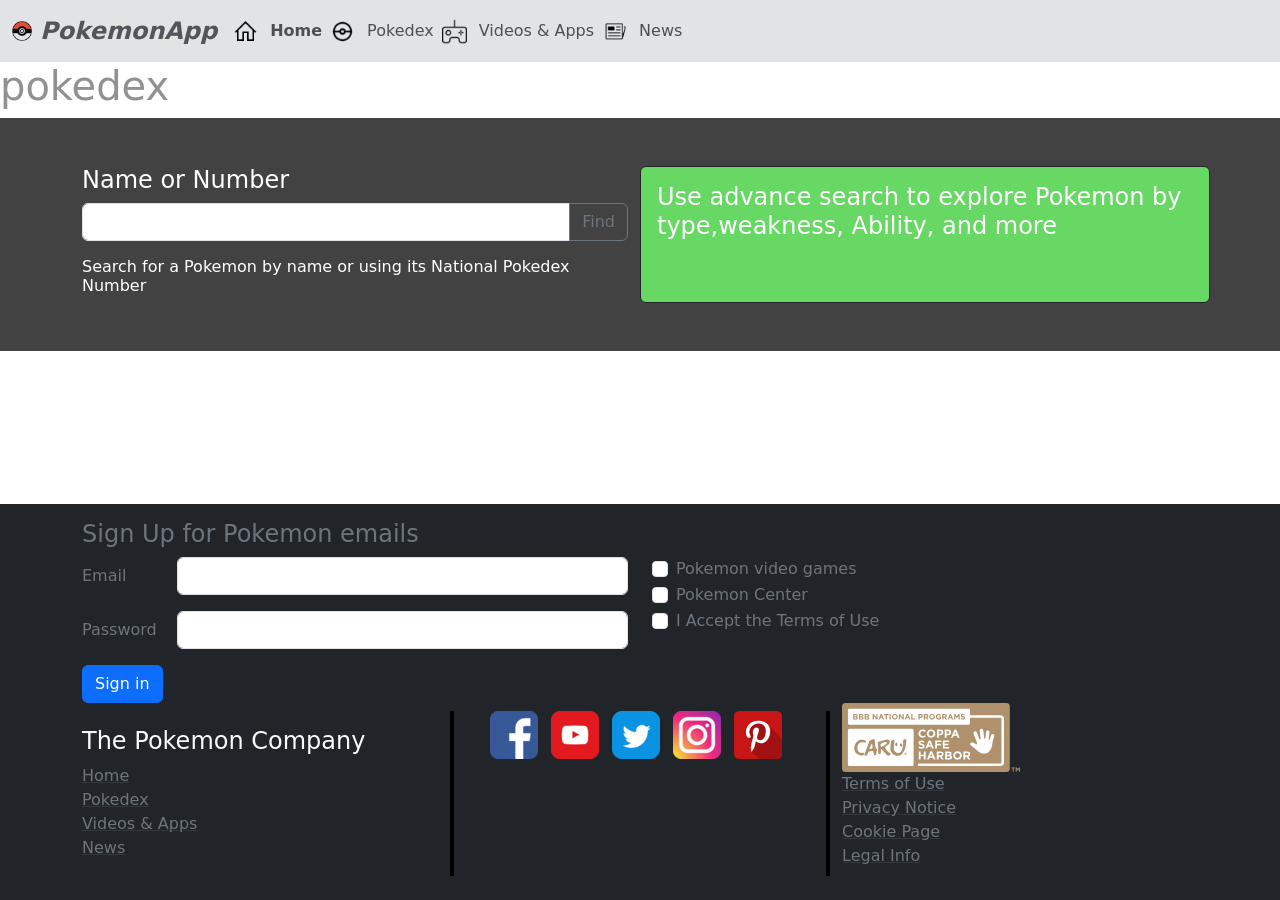
==== index.html @ e50dd9fb "cambie color de texto y bground a la grilla 1" ====
<!doctype html>
<html lang="es" >
  <head>
    <meta charset="UTF-8" />
    <meta name="viewport" content="width=device-width, initial-scale=1.0" />
    <meta
      name="descrition"
      content="pagina muestra Imagenes de Pokemon"
    />
    <meta name="author" content="Gabriel Funes" />
    <link rel="stylesheet" href="https://cdn.jsdelivr.net/npm/bootstrap-icons@1.11.3/font/bootstrap-icons.min.css">
    <link rel="stylesheet" href="./css/bootstrap.min.css" />
    <link rel="stylesheet" href="./css/style.css" />
    <title>PokemonApp</title>
  </head>
  <body>
    <header>
<nav class="navbar navbar-expand-lg bg-secondary-subtle">
        <div class="container-fluid ">
          
          <button
            class="navbar-toggler"
            type="button"
            data-bs-toggle="collapse"
            data-bs-target="#navbarSupportedContent"
            aria-controls="navbarSupportedContent"
            aria-expanded="false"
            aria-label="Toggle navigation"
          >
            <span class="navbar-toggler-icon"></span>
          </button>
          <div style="display: flex; align-items: center;">
    <img src="./img/pokemon_icon_69163.png" alt="icono" style="width: 20px; height: 20px; margin-right: 8px;">
    <a class="navbar-brand" href="#">
          <i> <span class="fs-4 fw-bolder text-body-secondary">PokemonApp</span> </i
          ></a> 
</div>
          
          <div class="collapse navbar-collapse " id="navbarSupportedContent">
            <ul class="navbar-nav me-auto mb-2 mb-lg-0 ">
              <li class="nav-item">
                <div style="display: flex; align-items: center;">
    <img src="./img/Home_icon-icons.com_55890.png" alt="icono" style="width: 25px; height: 25px; margin-right: 4px;">
    <a
                  class="nav-link"
                  aria-current="page"
                  href="./index.html"
                  ></i><span class="fw-bold">Home</span> </i></a
                >
</div>
                
              </li>
              <li class="nav-item">
                <div style="display: flex; align-items: center;">
    <img src="./img/game_play_224994.png" alt="icono" style="width: 25px; height: 25px; margin-right: 4px;">
                <a class="nav-link" href="./pages/pokedex.html"
                  >Pokedex</a
                >
                </div>
              </li>

              <li class="nav-item">
                <div style="display: flex; align-items: center;">
    <img src="./img/videogamecontroller_114518.png" alt="icono" style="width: 25px; height: 25px; margin-right: 4px;">
                <a class="nav-link" href="./pages/error404.html"></i> Videos & Apps </i></a>
              </div>
            </li>
              <li class="nav-item">
                <div style="display: flex; align-items: center;">
    <img src="./img/news27_42521.png" alt="icono" style="width: 25px; height: 25px; margin-right: 4px;">
                <a class="nav-link" href="./pages/error404.html"></i> News </i></a>
            </div>  
           </div>
        </div>
      </nav>
    </header>
    <main>
     <h1 class="color_titulo">pokedex<h1>

      <section class=" background  p-5 w-100">
      <div class="container">
       <div class="row">
<div class="col-12 col-md-6 col-lg-6">
  <h4>Name or Number</h4>
  <div class="input-group mb-3">
  <input type="text" class="form-control " placeholder="" aria-label="Name or number" aria-describedby="button-addon2">
  <button class="btn btn-outline-secondary" type="button" id="button-addon2">Find</button>
</div >
<div>
   <h6>Search for a Pokemon by name or using its National Pokedex Number</h6>
</div>
</div>
<div class="col-12 col-md-6 col-lg-6 p-3 bg-info bg_verde border border-dark rounded ">
<h4>Use advance search to explore Pokemon by type,weakness, Ability, and more</h4>
</div>

      </div>
      </div>
      </section>
    </main>
    <footer class="bg-dark py-3 text-start text-md-start">
      <div class="container">
        <div class="row">
<div class="col-12">
  <h4 class="text-secondary">Sign Up for Pokemon emails</h4>
</div>
          <div class=" col 12 col-md-6 lg-6 ">

<form class="text-secondary">
  <div class="row mb-3">
    <label for="inputEmail3" class="col-sm-2 col-form-label">Email</label>
    <div class="col-sm-10">
      <input type="email" class="form-control" id="inputEmail3">
    </div>
  </div>
  <div class="row mb-3">
    <label for="inputPassword3" class="col-sm-2 col-form-label">Password</label>
    <div class="col-sm-10">
      <input type="password" class="form-control" id="inputPassword3">
    </div>
  </div>
 
  
  <button type="submit" class="btn btn-primary">Sign in</button>
</form>
</div>
<div class="col 12 col-md-6 lg-6 text-secondary">
 <fieldset class="row mb-3">
         <div class="col-sm-10">
      <div class="form-check">
        <input class="form-check-input" type="checkbox" id="gridCheck1">
        <label class="form-check-label" for="gridCheck1">
          Pokemon video games
        </label>
      </div>
      <div class="form-check">
        <input class="form-check-input" type="checkbox" id="gridCheck1">
        <label class="form-check-label" for="gridCheck1">
          Pokemon Center
        </label>
      </div>
      <div class="form-check ">
        <input class="form-check-input" type="checkbox" id="gridCheck1">
        <label class="form-check-label" for="gridCheck1">
          I Accept the Terms of Use
        </label>
      </div>
    </div>
  </fieldset>
</div>
        </div>
      </div>
      <div class="container">
        <div class="row">
          <div class="col-12 col-md-12 col-lg-4 mt-4 ">
             <a
              href="../index.html"
              class="link-light link-underline link-underline-opacity-0"
              ><h4 >The Pokemon Company</h4></a>
            <ul class="list-unstyled">
              <li>
                <a
                  href="./index.html"
                  class="link-secondary link-underline-opacity-25 link-underline-opacity-100-hover"
                  >Home</a
                >
              </li>
              <li>
                <a
                  href="./pages/pokedex.html"
                  class="link-secondary link-underline-opacity-25 link-underline-opacity-100-hover"
                  >Pokedex</a
                >
              </li>
              <li>
                <a
                  href="./pages/error404.html"
                  class="link-secondary link-underline-opacity-25 link-underline-opacity-100-hover"
                  >Videos & Apps</a
                >
              </li>
              <li>
                <a
                  href="./pages/error404.html"
                  class="link-secondary link-underline-opacity-25 link-underline-opacity-100-hover"
                  >News</a
                >
              </li>
              <!-- border-bottom border-top border-black border-4 -->
            </ul>
          </div>
           <div class="col-12 col-md-6 col-lg-4 text-secondary mt-2 mb-2 separador text-center">
            <img src="./icons/facebook-icon.png" alt="icono" style="width: 48px; height: 48px; margin-right: 8px;">
            <img src="./icons/youtube-icom.png" alt="icono" style="width: 48px; height: 48px; margin-right: 8px;">
            <img src="./icons/twitter-icon.png" alt="icono" style="width: 48px; height: 48px; margin-right: 8px;">
            <img src="./icons/instagram-icon.png" alt="icono" style="width: 48px; height: 48px; margin-right: 8px;">
            <img src="./icons/pinterest-icon.png" alt="icono" style="width: 48px; height: 48px; margin-right: 8px;">
            
          </div>
          <div class="col-12 col-md-6 col-lg-4 text-secondary   ">
           <div   
          >
            <a href="#">
              <img
                src="./img/1596150491.svg"
                alt="bbb national program"
                class="w-50"
              />
            </a>
          </div>
            <ul class="list-unstyled">
              <li>
                <a
                  href="./pages/error404.html"
                  class="link-secondary link-underline-opacity-25 link-underline-opacity-100-hover"
                  >Terms of Use</a
                >
              </li>
              <li>
                <a
                  href="./pages/error404.html"
                  class="link-secondary link-underline-opacity-25 link-underline-opacity-100-hover"
                  >Privacy Notice</a
                >
              </li>
              <li>
                <a
                  href="./pages/error404.html"
                  class="link-secondary link-underline-opacity-25 link-underline-opacity-100-hover"
                  >Cookie Page</a
                >
              </li>
              <li>
                <a
                  href="./pages/error404.html"
                  class="link-secondary link-underline-opacity-25 link-underline-opacity-100-hover"
                  >Legal Info</a
                >
              </li>
              
            </ul>
            
            </div>
          </div>
      </div>
    </footer>
    <script src="./js/bootstrap.min.js"></script>
  </body>

  </html>
---- css/style.css ----
body {
  display: flex;
  flex-direction: column; /* Apila los elementos verticalmente */
  min-height: 100vh; /* Altura mínima del viewport */
}
main {
  flex: 1; /* Hace que el contenido principal ocupe todo el espacio restante */
}
@media (width >=768px) {
  .separador {
    border-style: solid;
   border-width: 4px;
     border-left-color: black !important; 
    border-right-color: black !important; 
    border-top-style: none;
    border-bottom-style: none;
  }
}
@media (width < 768px) {
  .separador {
   padding: 10px;
    border-style: solid;
   border-width: 4px;
     border-top-color: black !important; 
    border-bottom-color: black !important; 
    border-left-style: none;
    border-right-style: none;
    
  }
}
.background{
background-color: #424242;
color: white
;
}
.bg_verde{
background-color: #68d864 !important;

}
.color_titulo{
color: #919191
;
}
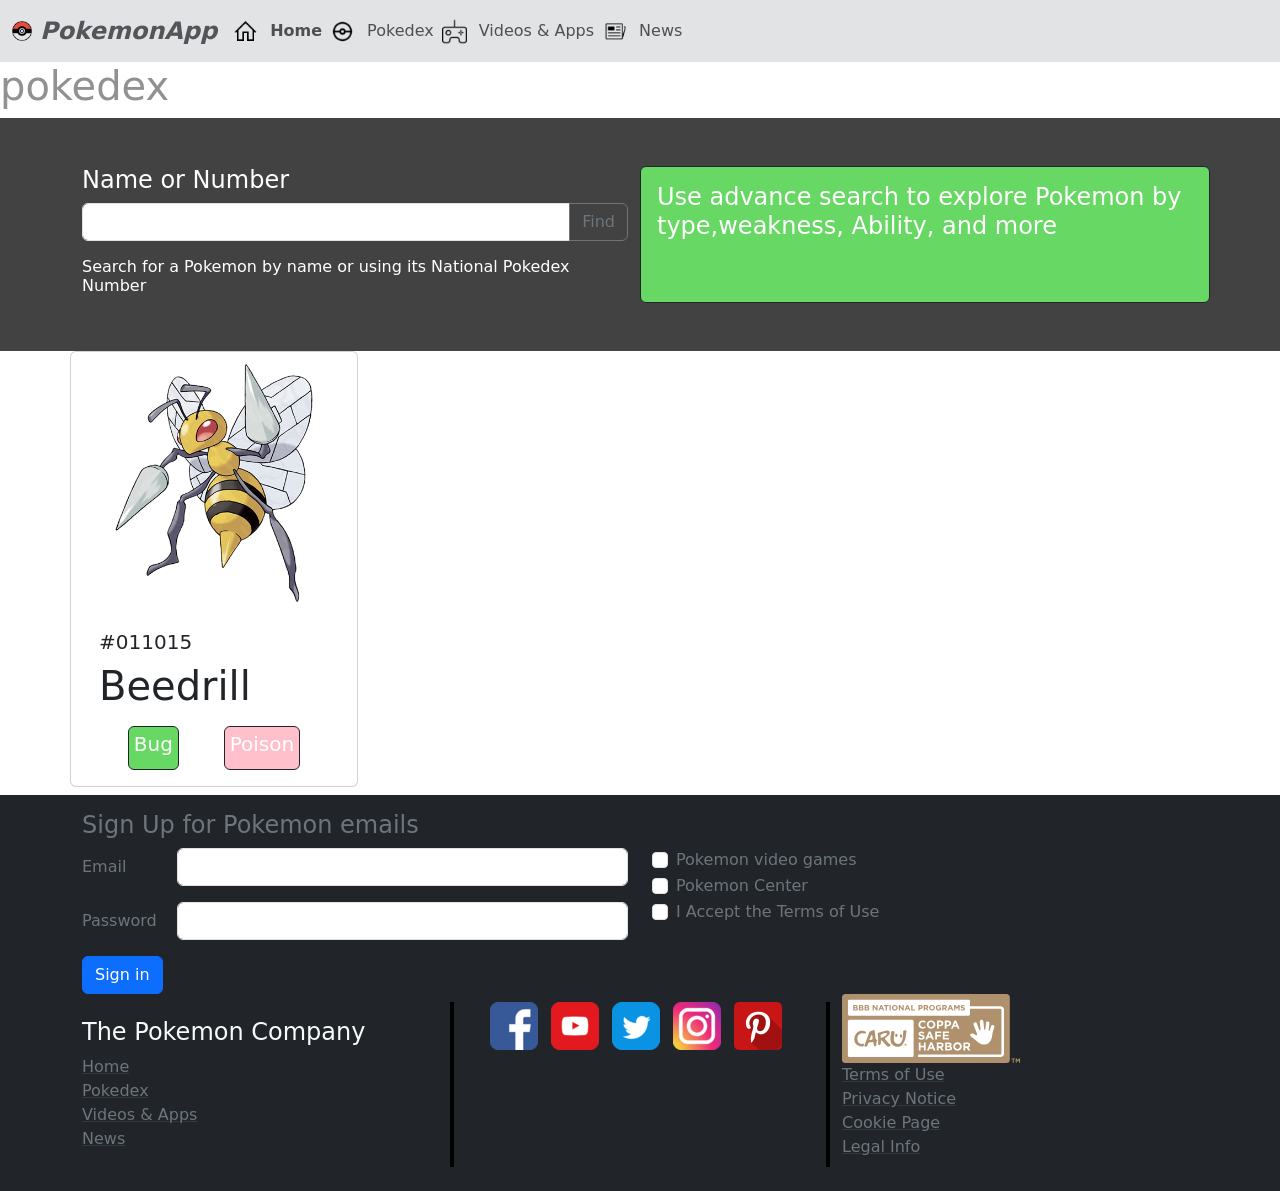
==== commit 30ddccb1: "agregue la primera tarjeta y le di algo de estilo use algunas clases mias" ====
--- a/index.html
+++ b/index.html
@@ -93,10 +93,29 @@
 <div class="col-12 col-md-6 col-lg-6 p-3 bg-info bg_verde border border-dark rounded ">
 <h4>Use advance search to explore Pokemon by type,weakness, Ability, and more</h4>
 </div>
-
-      </div>
+     </div>
       </div>
       </section>
+      <div class="container">
+        <div class="row">
+<div class="card" style="width: 18rem;">
+  <img src="./img/beedrill015.png" class="card-img-top" alt="...">
+  <div class="card-body">
+    <h5 class="card-title">#011015</h5>
+    <p class="card-text">Beedrill</p>
+    <div class="d-flex flex-row justify-content-evenly gap-3">
+    <div class="bug border border-dark rounded">
+      <h5>Bug</h5></div>
+    <div class="poison border border-dark rounded"><h5>Poison</h5></div>
+</div>
+    
+  </div>
+</div>
+        </div>
+
+      </div>
+      
+
     </main>
     <footer class="bg-dark py-3 text-start text-md-start">
       <div class="container">
--- a/css/style.css
+++ b/css/style.css
@@ -40,4 +40,19 @@
 .color_titulo{
 color: #919191
 ;
+}
+.poison{
+padding: 5px;
+    border-style: solid;
+   border-width: 4px;
+    background-color: pink;
+color: white;
+}
+.bug{
+    padding: 5px;
+    border-style: solid;
+   border-width: 4px;
+background-color: #68d864;
+color:white;
+
 }
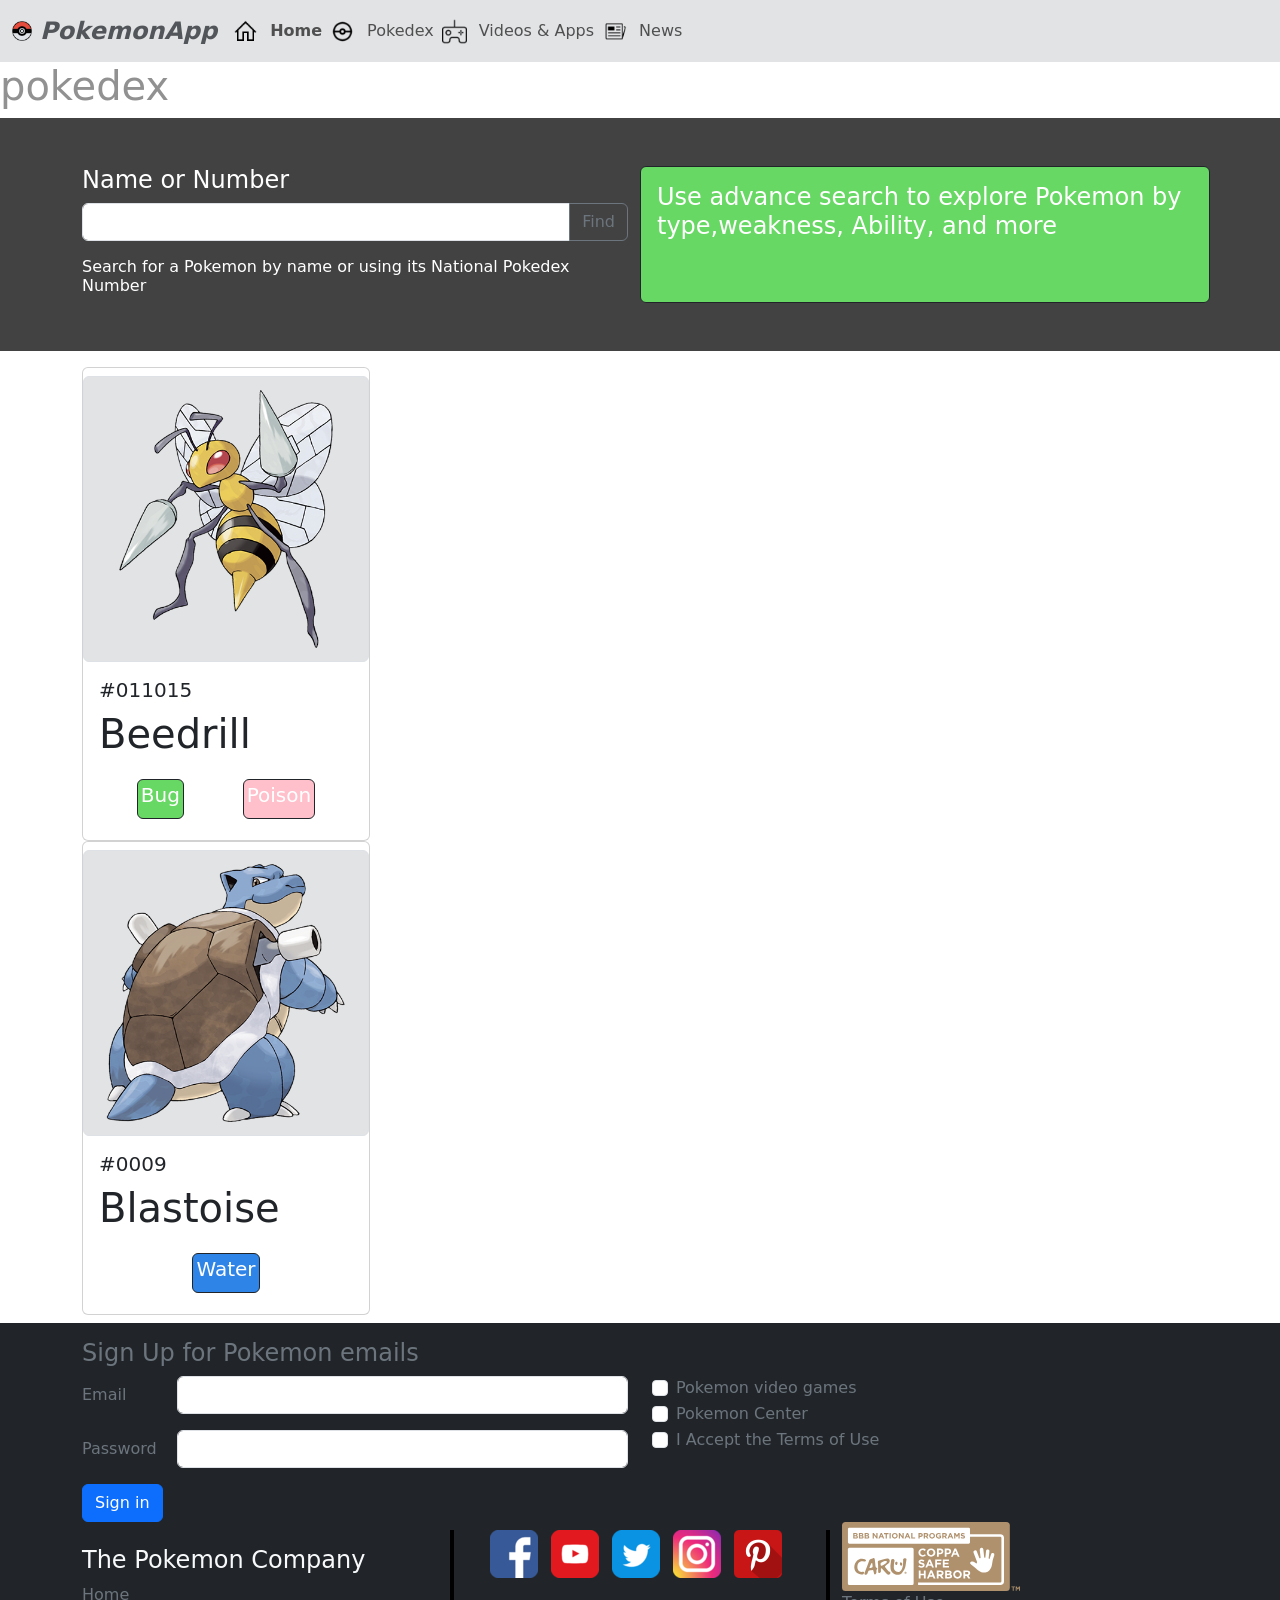
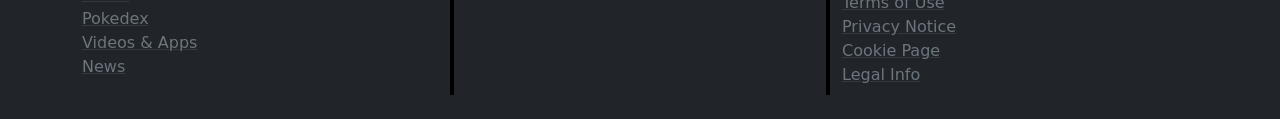
==== commit af2df23c: "agregue una card mas" ====
--- a/index.html
+++ b/index.html
@@ -96,26 +96,41 @@
      </div>
       </div>
       </section>
-      <div class="container">
-        <div class="row">
-<div class="card" style="width: 18rem;">
-  <img src="./img/beedrill015.png" class="card-img-top" alt="...">
-  <div class="card-body">
-    <h5 class="card-title">#011015</h5>
-    <p class="card-text">Beedrill</p>
-    <div class="d-flex flex-row justify-content-evenly gap-3">
-    <div class="bug border border-dark rounded">
-      <h5>Bug</h5></div>
-    <div class="poison border border-dark rounded"><h5>Poison</h5></div>
-</div>
-    
-  </div>
-</div>
+      <section>
+      <div class="container mt-3">
+        <div class="row col-12 md-3">
+        <div>
+             <div class="  card" style="width: 18rem;">
+              <img src="./img/beedrill015.png" class="card-img-top bg-secondary-subtle mt-2 border border rounded" alt="...">
+               <div class="card-body ">
+                 <h5 class="card-title">#011015</h5>
+                   <p class="card-text">Beedrill</p>
+                <div class="d-flex flex-row justify-content-evenly gap-3">
+                  <div class="bug border border-dark rounded">
+                   <h5>Bug</h5></div>
+                    <div class="poison border border-dark rounded"><h5>Poison</h5></div>
+                 </div>
+               </div>
+              </div>
+              </div>
+       <div>
+          <div class=" card" style="width: 18rem;">
+             <img src="./img/blastoise009.png" class="card-img-top bg-secondary-subtle mt-2 border border rounded" alt="...">
+              <div class="card-body ">
+               <h5 class="card-title">#0009</h5>
+                 <p class="card-text">Blastoise</p>
+                   <div class="d-flex flex-row justify-content-evenly gap-3">
+                     <div class="water border border-dark rounded">
+                         <h5>Water</h5></div>
+                         </div>
+                </div>
+           </div>
         </div>
 
       </div>
       
-
+</div>
+    </section>
     </main>
     <footer class="bg-dark py-3 text-start text-md-start">
       <div class="container">
--- a/css/style.css
+++ b/css/style.css
@@ -42,17 +42,28 @@
 ;
 }
 .poison{
-padding: 5px;
+padding: 3px;
+margin: 5px;
     border-style: solid;
    border-width: 4px;
     background-color: pink;
 color: white;
 }
 .bug{
-    padding: 5px;
+    padding: 3px;
+    margin: 5px;
     border-style: solid;
    border-width: 4px;
 background-color: #68d864;
 color:white;
 
+}
+.water{
+    padding: 3px;
+    margin: 5px;
+    border-style: solid;
+   border-width: 4px;
+background-color: #2f85e7;
+color:white;
+
 }
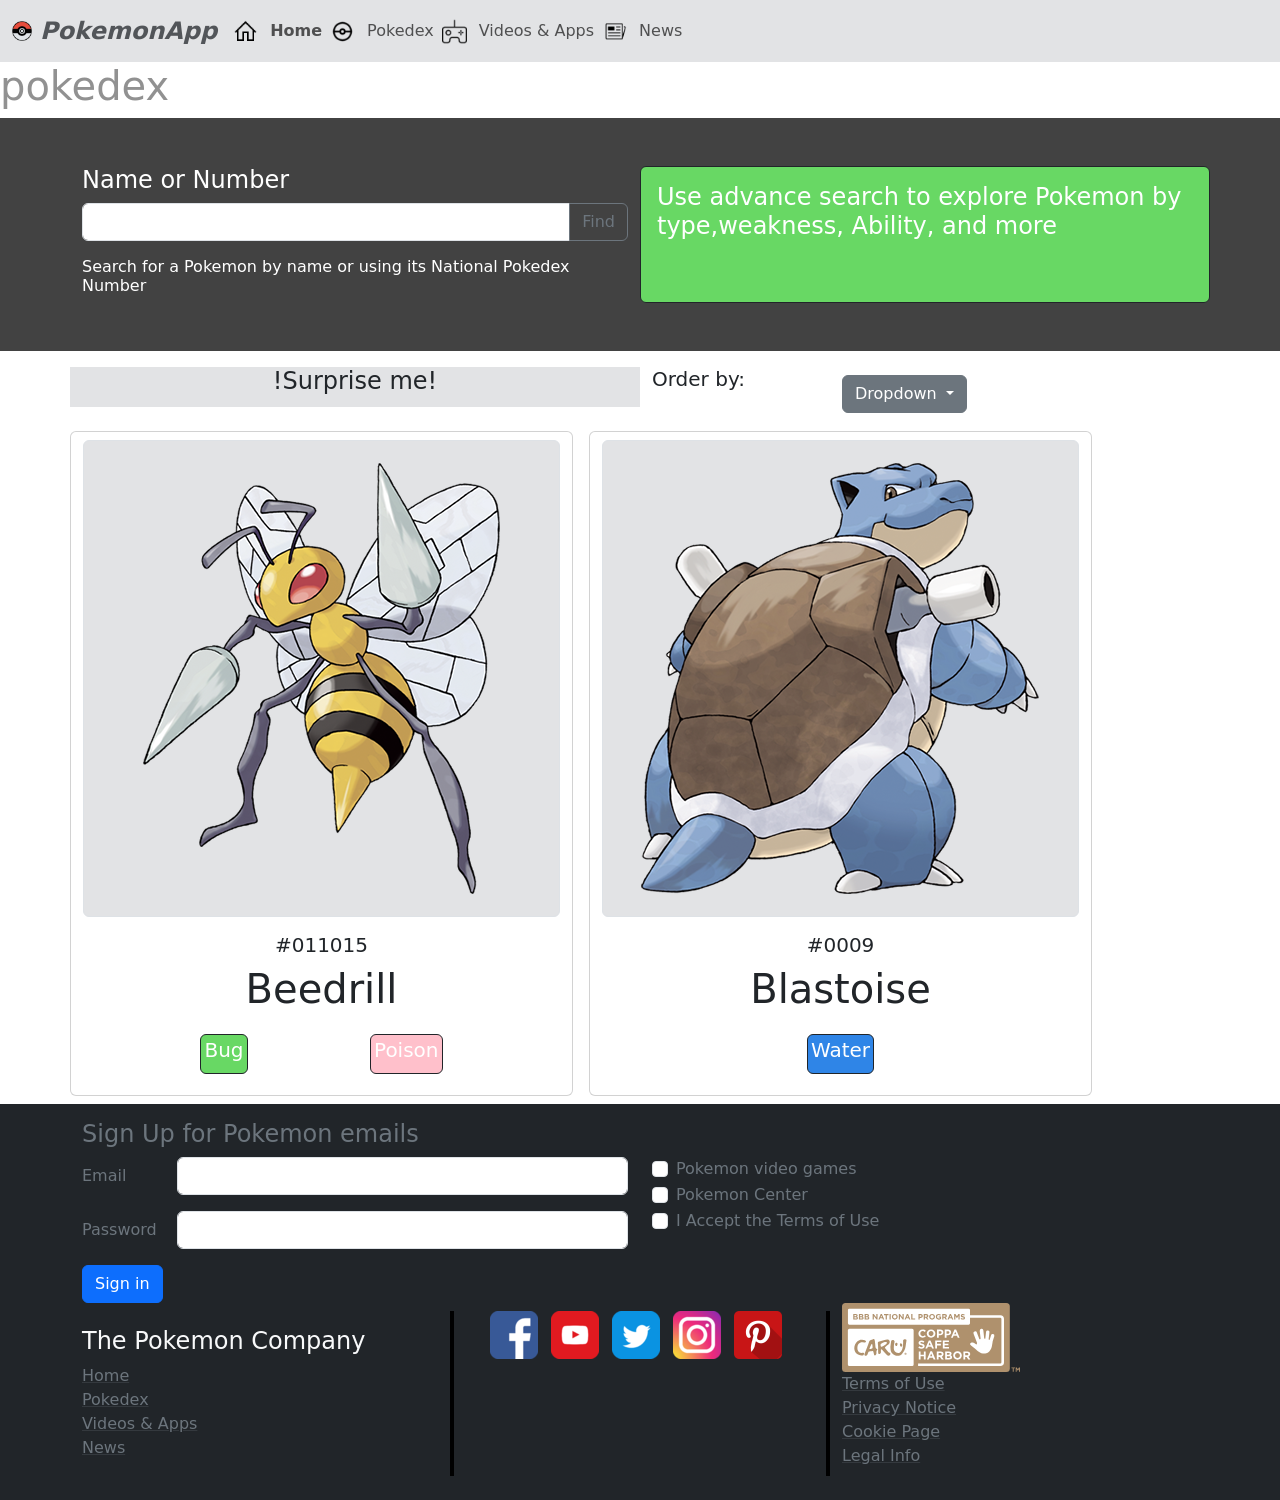
==== commit 0c2489a7: "agregue un boton y una lista desplegable arriba de las cards" ====
--- a/index.html
+++ b/index.html
@@ -97,11 +97,29 @@
       </div>
       </section>
       <section>
-      <div class="container mt-3">
-        <div class="row col-12 md-3">
-        <div>
-             <div class="  card" style="width: 18rem;">
-              <img src="./img/beedrill015.png" class="card-img-top bg-secondary-subtle mt-2 border border rounded" alt="...">
+        <div class="container mt-3 mb-3">
+          <div class="row ">
+         <h4 class="bg-secondary-subtle col-6 text-center">!Surprise me!</h4>
+          <h5 class="col-2">Order by:</h5>
+          <div class="dropdown col-4">
+  <button class="btn btn-secondary dropdown-toggle" type="button" data-bs-toggle="dropdown" aria-expanded="false">
+    Dropdown
+  </button>
+  <ul class="dropdown-menu ">
+    <li><button class="dropdown-item" type="button">Action</button></li>
+    <li><button class="dropdown-item" type="button">Another action</button></li>
+    <li><button class="dropdown-item" type="button">Something else here</button></li>
+  </ul>
+</div>
+          </div>
+          
+        </div>
+
+        
+      <div class="container text-center m-auto">
+        <div class="row row-cols-1 row-cols-sm-1 row-cols-md-4 gap-3">
+             <div class="  card" style="width:auto;" >
+              <img src="./img/beedrill015.png" class="card-img-top bg-secondary-subtle mt-2  border border rounded" alt="Beedrill">
                <div class="card-body ">
                  <h5 class="card-title">#011015</h5>
                    <p class="card-text">Beedrill</p>
@@ -112,10 +130,8 @@
                  </div>
                </div>
               </div>
-              </div>
-       <div>
-          <div class=" card" style="width: 18rem;">
-             <img src="./img/blastoise009.png" class="card-img-top bg-secondary-subtle mt-2 border border rounded" alt="...">
+         <div class=" card" style="width: auto;">
+             <img src="./img/blastoise009.png" class="card-img-top bg-secondary-subtle mt-2  border border rounded" alt="Blastoise">
               <div class="card-body ">
                <h5 class="card-title">#0009</h5>
                  <p class="card-text">Blastoise</p>
@@ -125,7 +141,7 @@
                          </div>
                 </div>
            </div>
-        </div>
+        
 
       </div>
       
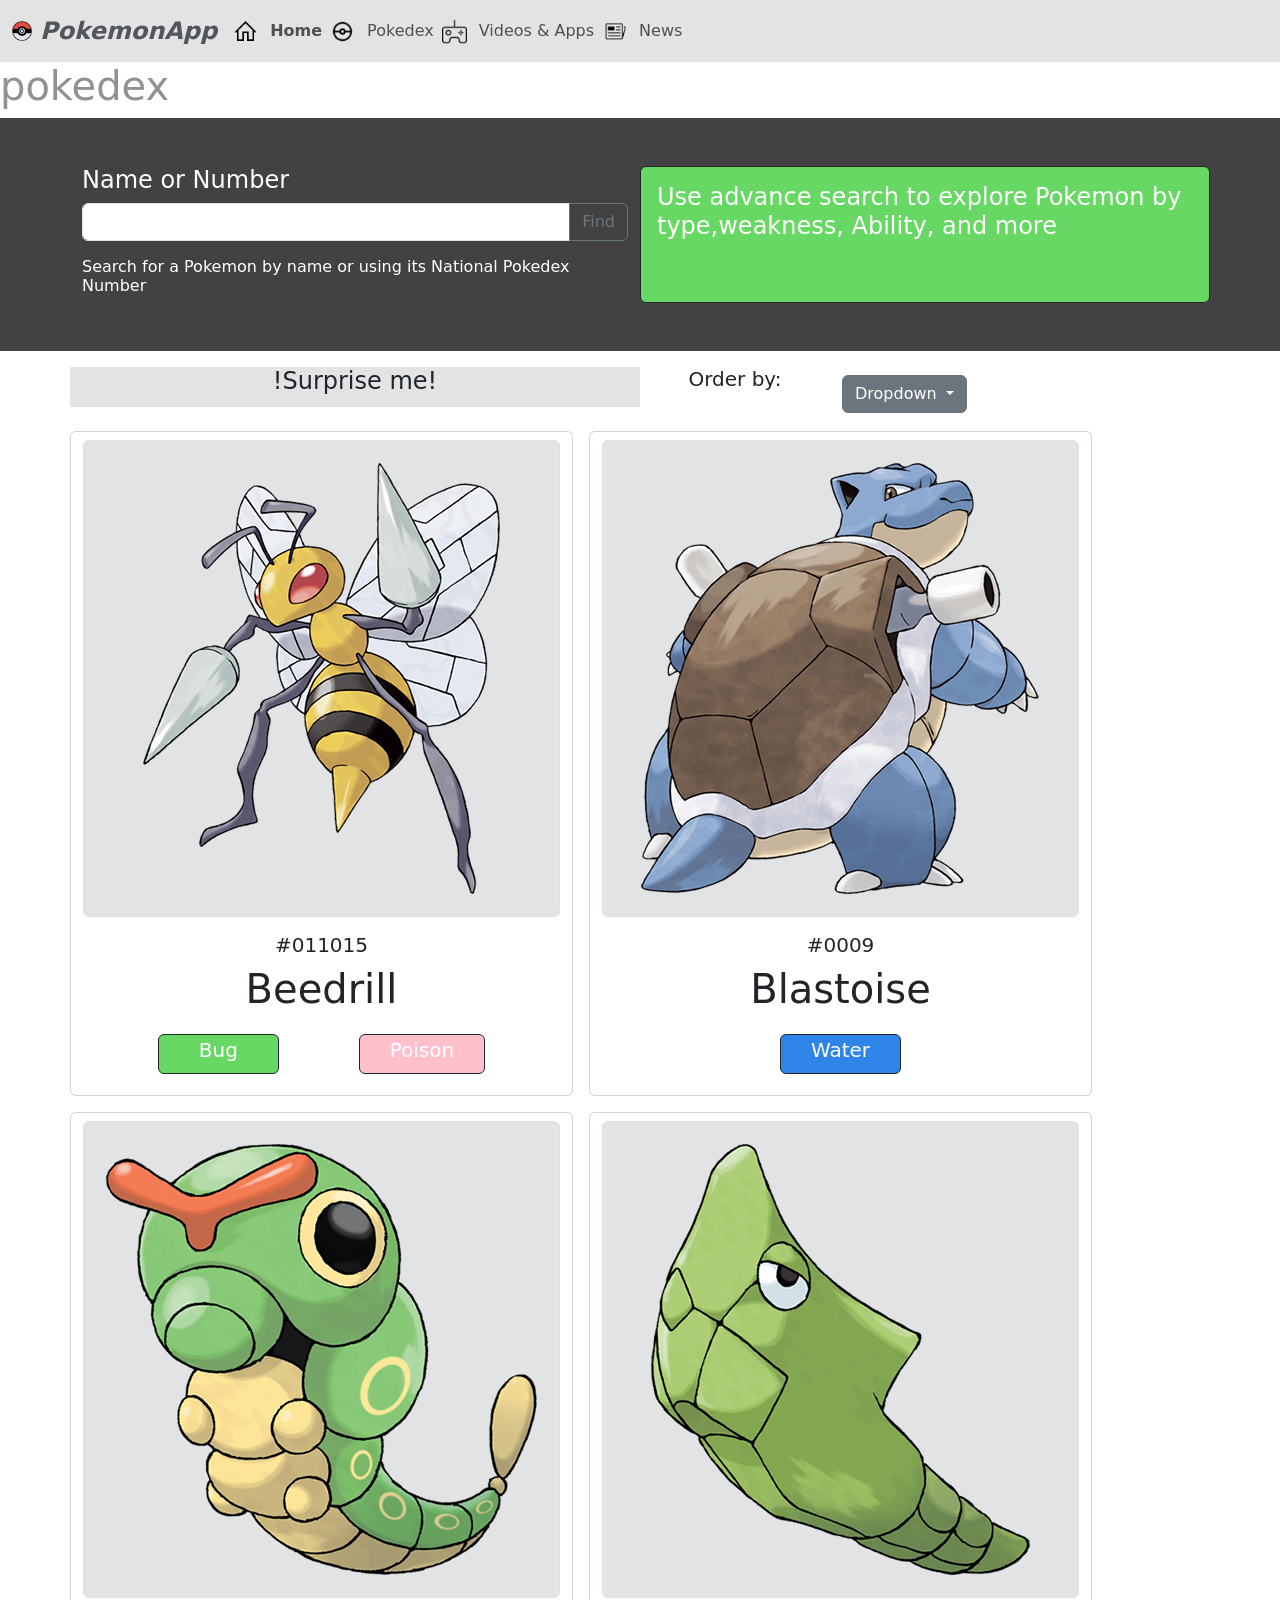
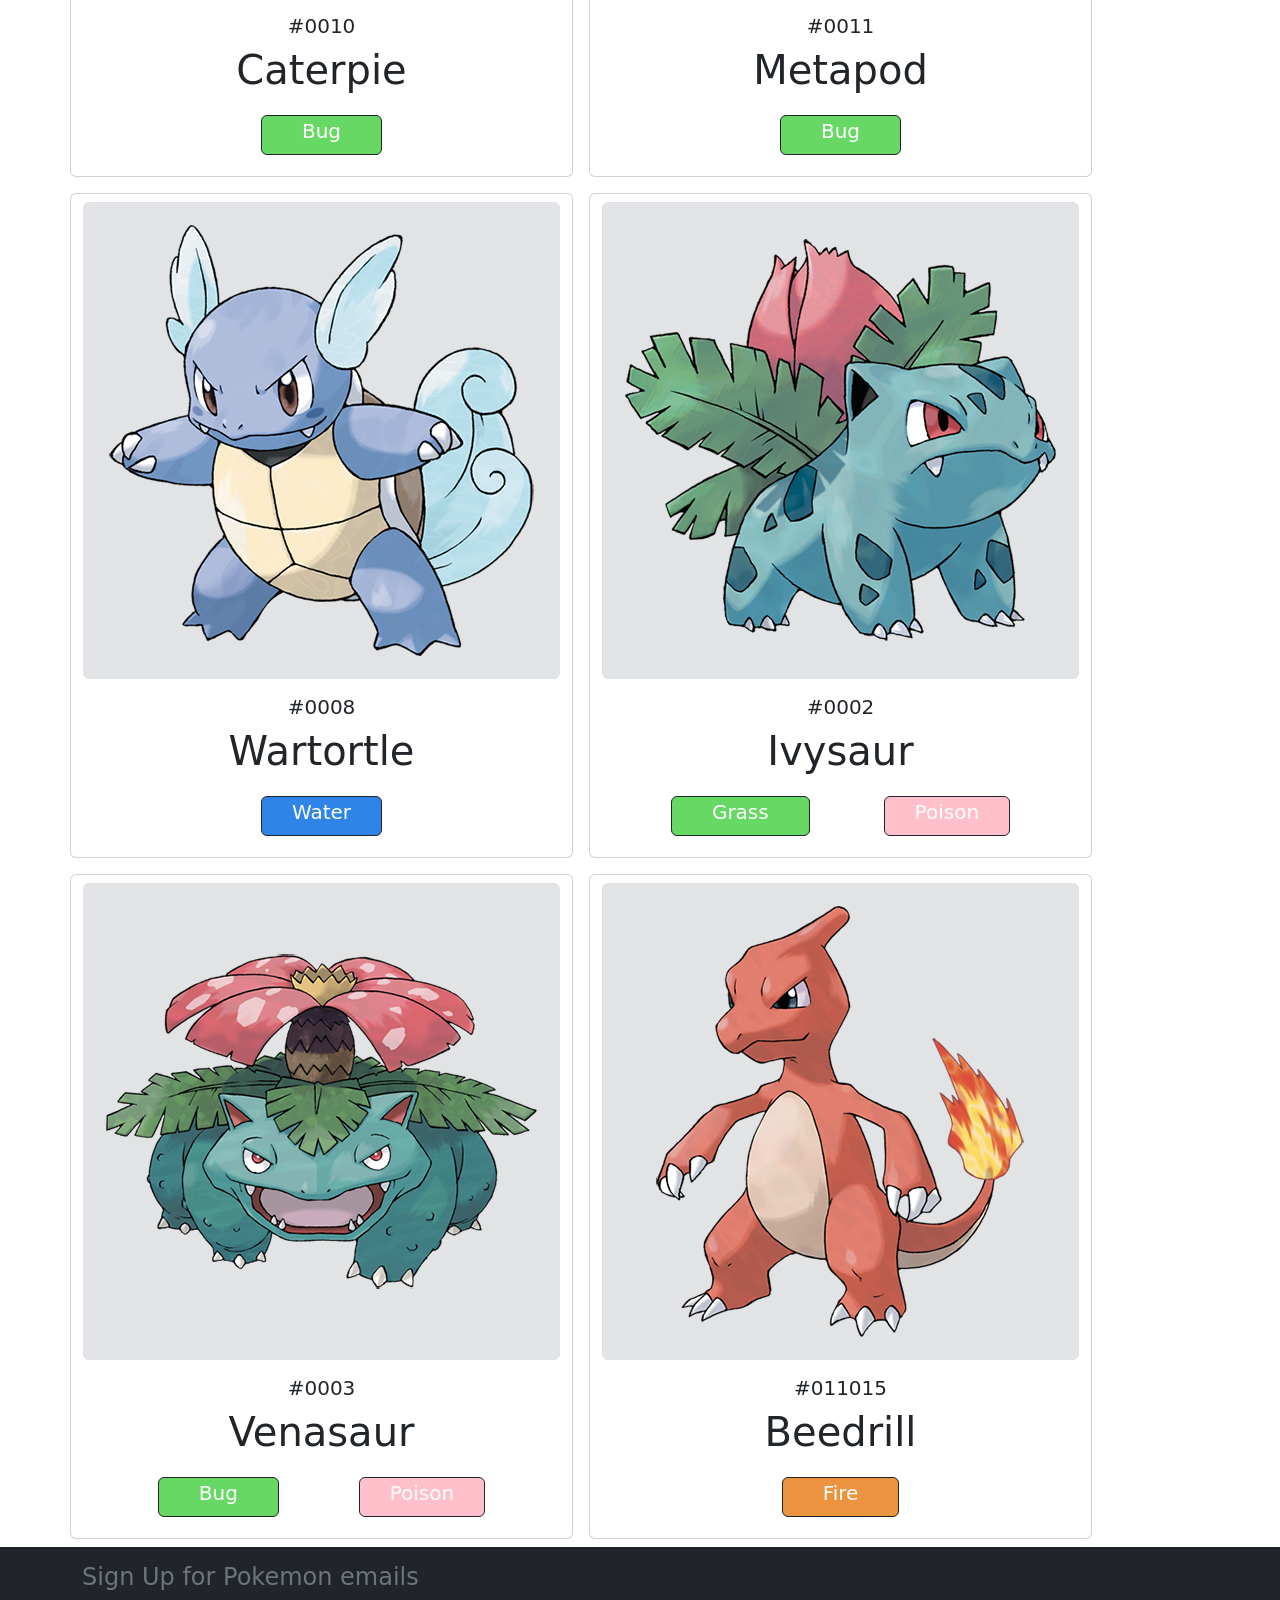
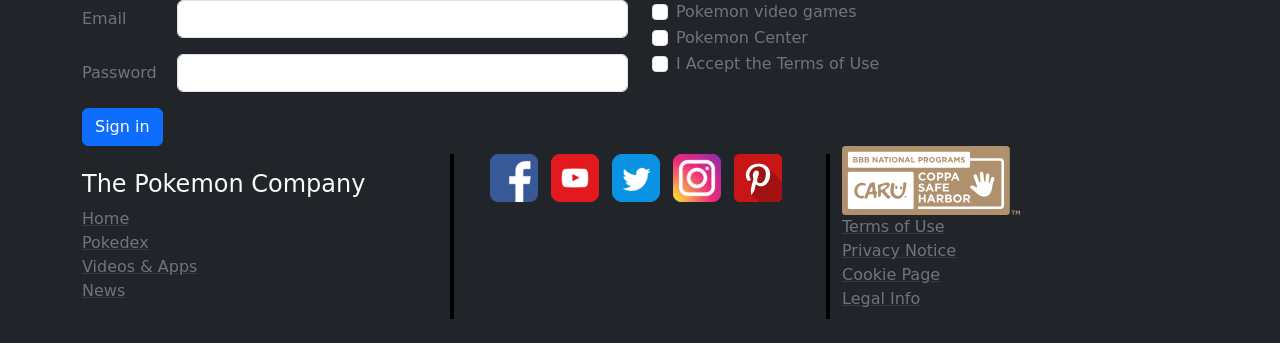
==== commit 55a2de28: "agregue clases para los botones de las cards y agregue las cards faltantes" ====
--- a/index.html
+++ b/index.html
@@ -100,7 +100,7 @@
         <div class="container mt-3 mb-3">
           <div class="row ">
          <h4 class="bg-secondary-subtle col-6 text-center">!Surprise me!</h4>
-          <h5 class="col-2">Order by:</h5>
+          <h5 class="col-2 text-center">Order by:</h5>
           <div class="dropdown col-4">
   <button class="btn btn-secondary dropdown-toggle" type="button" data-bs-toggle="dropdown" aria-expanded="false">
     Dropdown
@@ -141,7 +141,78 @@
                          </div>
                 </div>
            </div>
-        
+        <div class="  card" style="width:auto;" >
+              <img src="./img/caterpie010.png" class="card-img-top bg-secondary-subtle mt-2  border border rounded" alt="Beedrill">
+               <div class="card-body ">
+                 <h5 class="card-title">#0010</h5>
+                   <p class="card-text">Caterpie</p>
+                <div class="d-flex flex-row justify-content-evenly gap-3">
+                  <div class="bug border border-dark rounded">
+                   <h5>Bug</h5></div>
+                    
+                 </div>
+               </div>
+              </div>
+              <div class="  card" style="width:auto;" >
+              <img src="./img/metapod011.png" class="card-img-top bg-secondary-subtle mt-2  border border rounded" alt="Beedrill">
+               <div class="card-body ">
+                 <h5 class="card-title">#0011</h5>
+                   <p class="card-text">Metapod</p>
+                <div class="d-flex flex-row justify-content-evenly gap-3">
+                  <div class="bug border border-dark rounded">
+                   <h5>Bug</h5></div>
+                    
+                 </div>
+               </div>
+              </div>
+              <div class="  card" style="width:auto;" >
+              <img src="./img/wartortle008.png" class="card-img-top bg-secondary-subtle mt-2  border border rounded" alt="Beedrill">
+               <div class="card-body ">
+                 <h5 class="card-title">#0008</h5>
+                   <p class="card-text">Wartortle</p>
+                <div class="d-flex flex-row justify-content-evenly gap-3">
+                  <div class="water border border-dark rounded">
+                   <h5>Water</h5></div>
+                    
+                 </div>
+               </div>
+              </div>
+              <div class="  card" style="width:auto;" >
+              <img src="./img/ivysaur002.png" class="card-img-top bg-secondary-subtle mt-2  border border rounded" alt="Beedrill">
+               <div class="card-body ">
+                 <h5 class="card-title">#0002</h5>
+                   <p class="card-text">Ivysaur</p>
+                <div class="d-flex flex-row justify-content-evenly gap-3">
+                  <div class="grass border border-dark rounded">
+                   <h5>Grass</h5></div>
+                    <div class="poison border border-dark rounded"><h5>Poison</h5></div>
+                 </div>
+               </div>
+              </div>
+              <div class="  card" style="width:auto;" >
+              <img src="./img/venasaur003.png" class="card-img-top bg-secondary-subtle mt-2  border border rounded" alt="Beedrill">
+               <div class="card-body ">
+                 <h5 class="card-title">#0003</h5>
+                   <p class="card-text">Venasaur</p>
+                <div class="d-flex flex-row justify-content-evenly gap-3">
+                  <div class="bug border border-dark rounded">
+                   <h5>Bug</h5></div>
+                    <div class="poison border border-dark rounded"><h5>Poison</h5></div>
+                 </div>
+               </div>
+              </div>
+              <div class="  card" style="width:auto;" >
+              <img src="./img/charmaleon.png" class="card-img-top bg-secondary-subtle mt-2  border border rounded" alt="Beedrill">
+               <div class="card-body ">
+                 <h5 class="card-title">#011015</h5>
+                   <p class="card-text">Beedrill</p>
+                <div class="d-flex flex-row justify-content-evenly gap-3">
+                  <div class="fire border border-dark rounded">
+                   <h5>Fire</h5></div>
+                    
+                 </div>
+               </div>
+              </div>
 
       </div>
       
--- a/css/style.css
+++ b/css/style.css
@@ -42,7 +42,7 @@
 ;
 }
 .poison{
-padding: 3px;
+padding: 3px 30px 3px 30px;
 margin: 5px;
     border-style: solid;
    border-width: 4px;
@@ -50,7 +50,7 @@
 color: white;
 }
 .bug{
-    padding: 3px;
+    padding: 3px 40px 3px 40px;
     margin: 5px;
     border-style: solid;
    border-width: 4px;
@@ -59,11 +59,30 @@
 
 }
 .water{
-    padding: 3px;
+    padding: 3px 30px 3px 30px;
+    
     margin: 5px;
     border-style: solid;
    border-width: 4px;
 background-color: #2f85e7;
 color:white;
 
+}
+.grass{
+    padding: 3px 40px 3px 40px;
+    margin: 5px;
+    border-style: solid;
+   border-width: 4px;
+background-color: #68d864;
+color:white;
+
+}
+.fire{
+    padding: 3px 40px 3px 40px;
+    margin: 5px;
+    border-style: solid;
+   border-width: 4px;
+background-color: #ec933f;
+color:white;
+
 }
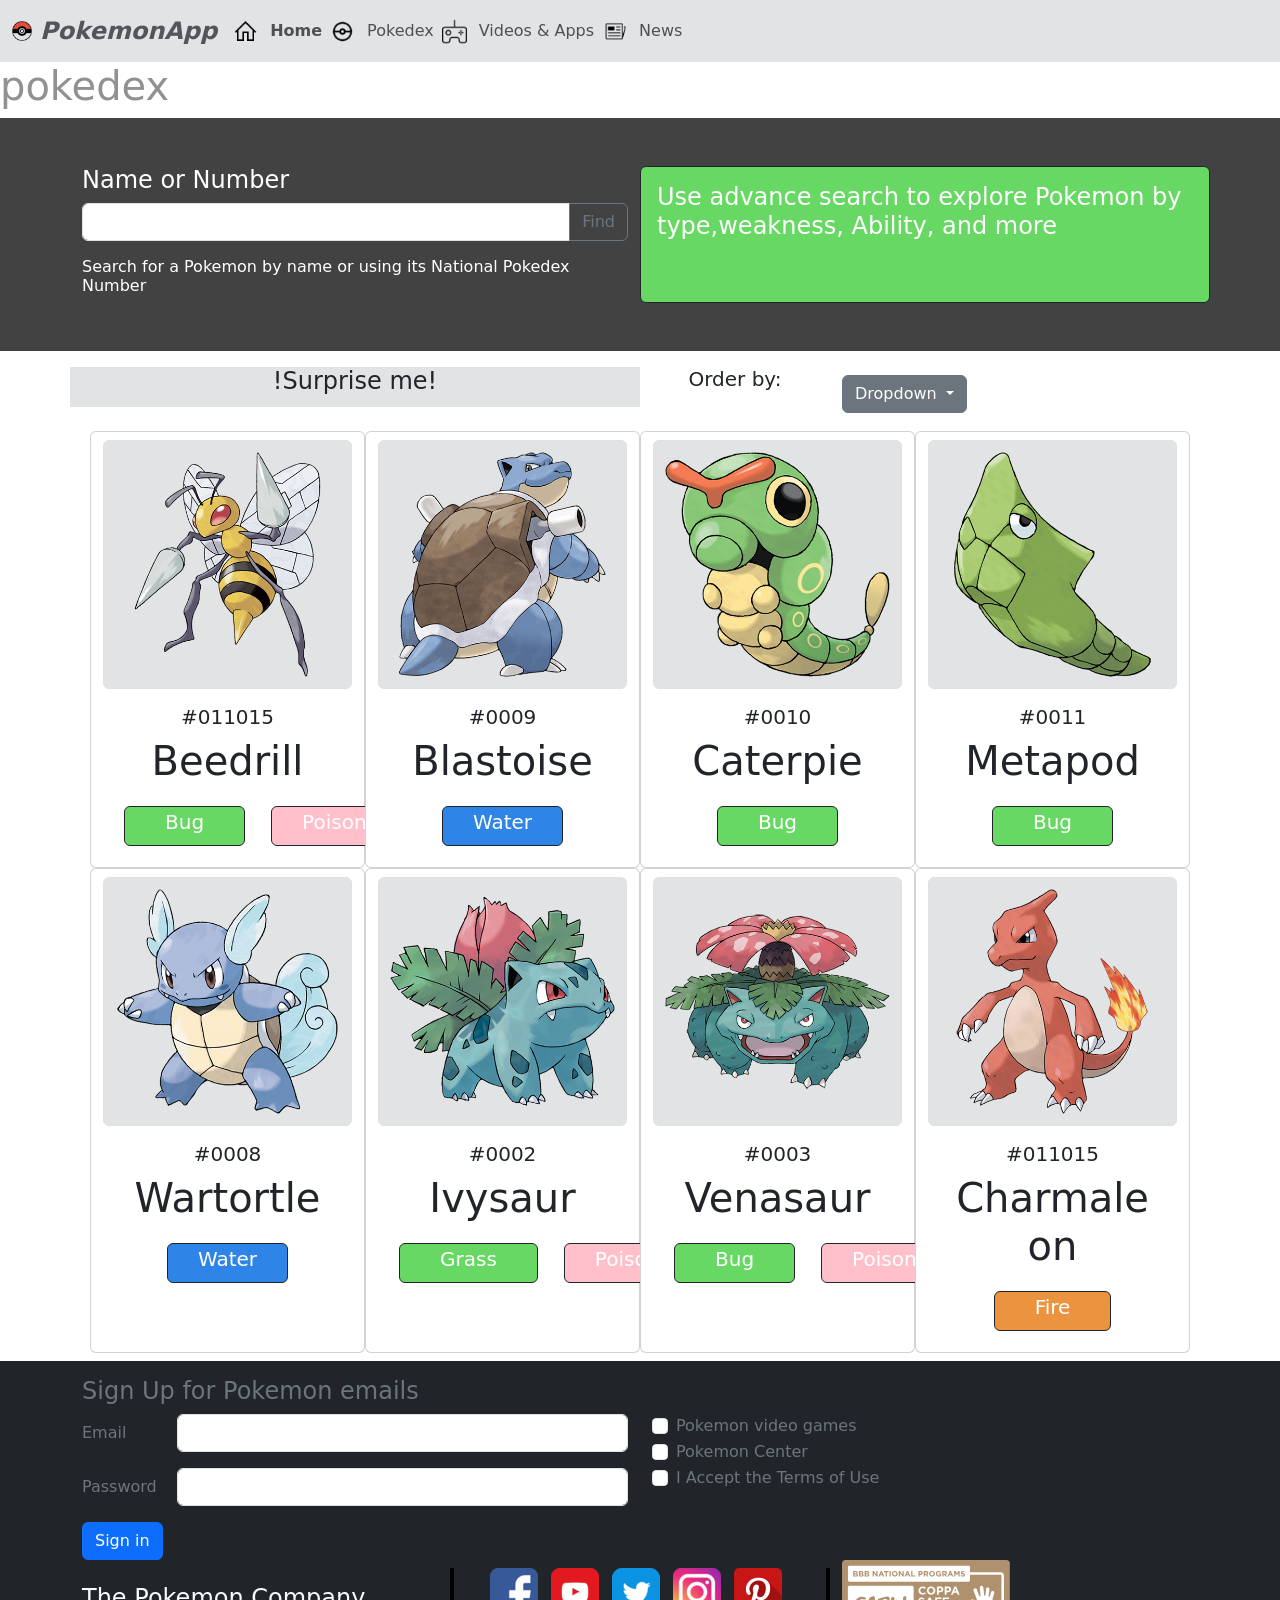
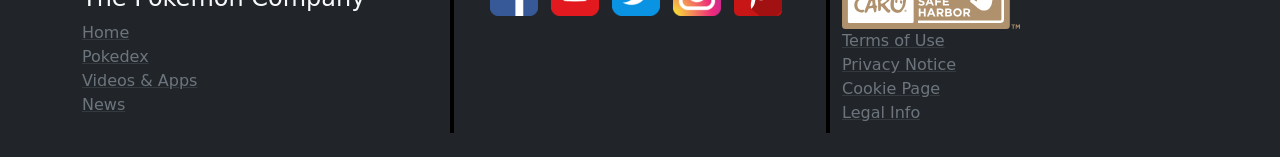
==== commit f8055492: "arregle las cards para que queden responsive" ====
--- a/index.html
+++ b/index.html
@@ -116,21 +116,21 @@
         </div>
 
         
-      <div class="container text-center m-auto">
-        <div class="row row-cols-1 row-cols-sm-1 row-cols-md-4 gap-3">
-             <div class="  card" style="width:auto;" >
-              <img src="./img/beedrill015.png" class="card-img-top bg-secondary-subtle mt-2  border border rounded" alt="Beedrill">
+      <div class="container text-center  ">
+        <div class="row m-2 gap-0 ">
+             <div class="card  col-sm-12 col-md-6 col-lg-3  "  >
+              <img src="./img/beedrill015.png" class="card-img-top bg-secondary-subtle mt-2 border border-1 rounded  " alt="Beedrill">
                <div class="card-body ">
                  <h5 class="card-title">#011015</h5>
                    <p class="card-text">Beedrill</p>
-                <div class="d-flex flex-row justify-content-evenly gap-3">
+                <div class="d-flex flex-row justify-content-evenly gap-3 align-items-start">
                   <div class="bug border border-dark rounded">
                    <h5>Bug</h5></div>
                     <div class="poison border border-dark rounded"><h5>Poison</h5></div>
                  </div>
                </div>
               </div>
-         <div class=" card" style="width: auto;">
+         <div class=" card  col-12 col-md-6 col-lg-3" >
              <img src="./img/blastoise009.png" class="card-img-top bg-secondary-subtle mt-2  border border rounded" alt="Blastoise">
               <div class="card-body ">
                <h5 class="card-title">#0009</h5>
@@ -141,8 +141,8 @@
                          </div>
                 </div>
            </div>
-        <div class="  card" style="width:auto;" >
-              <img src="./img/caterpie010.png" class="card-img-top bg-secondary-subtle mt-2  border border rounded" alt="Beedrill">
+        <div class="  card  col-12 col-md-6 col-lg-3"  >
+              <img src="./img/caterpie010.png" class="card-img-top bg-secondary-subtle mt-2  border border rounded" alt="Caterpie">
                <div class="card-body ">
                  <h5 class="card-title">#0010</h5>
                    <p class="card-text">Caterpie</p>
@@ -153,8 +153,8 @@
                  </div>
                </div>
               </div>
-              <div class="  card" style="width:auto;" >
-              <img src="./img/metapod011.png" class="card-img-top bg-secondary-subtle mt-2  border border rounded" alt="Beedrill">
+              <div class="  card  col-12 col-md-6 col-lg-3"  >
+              <img src="./img/metapod011.png" class="card-img-top bg-secondary-subtle mt-2  border border rounded" alt="Metapod">
                <div class="card-body ">
                  <h5 class="card-title">#0011</h5>
                    <p class="card-text">Metapod</p>
@@ -165,8 +165,8 @@
                  </div>
                </div>
               </div>
-              <div class="  card" style="width:auto;" >
-              <img src="./img/wartortle008.png" class="card-img-top bg-secondary-subtle mt-2  border border rounded" alt="Beedrill">
+              <div class="  card  col-12 col-md-6 col-lg-3"  >
+              <img src="./img/wartortle008.png" class="card-img-top bg-secondary-subtle mt-2  border border rounded" alt="Wartortle">
                <div class="card-body ">
                  <h5 class="card-title">#0008</h5>
                    <p class="card-text">Wartortle</p>
@@ -177,8 +177,8 @@
                  </div>
                </div>
               </div>
-              <div class="  card" style="width:auto;" >
-              <img src="./img/ivysaur002.png" class="card-img-top bg-secondary-subtle mt-2  border border rounded" alt="Beedrill">
+              <div class="  card  col-12 col-md-6 col-lg-3"  >
+              <img src="./img/ivysaur002.png" class="card-img-top bg-secondary-subtle mt-2  border border rounded" alt="Ivysaur">
                <div class="card-body ">
                  <h5 class="card-title">#0002</h5>
                    <p class="card-text">Ivysaur</p>
@@ -189,8 +189,8 @@
                  </div>
                </div>
               </div>
-              <div class="  card" style="width:auto;" >
-              <img src="./img/venasaur003.png" class="card-img-top bg-secondary-subtle mt-2  border border rounded" alt="Beedrill">
+              <div class="  card  col-12 col-md-6 col-lg-3"  >
+              <img src="./img/venasaur003.png" class="card-img-top bg-secondary-subtle mt-2  border border rounded" alt="Venasaur">
                <div class="card-body ">
                  <h5 class="card-title">#0003</h5>
                    <p class="card-text">Venasaur</p>
@@ -201,11 +201,11 @@
                  </div>
                </div>
               </div>
-              <div class="  card" style="width:auto;" >
-              <img src="./img/charmaleon.png" class="card-img-top bg-secondary-subtle mt-2  border border rounded" alt="Beedrill">
+              <div class="  card  col-12 col-md-6 col-lg-3"  >
+              <img src="./img/charmaleon.png" class="card-img-top bg-secondary-subtle mt-2  border border rounded" alt="Charmaleon">
                <div class="card-body ">
                  <h5 class="card-title">#011015</h5>
-                   <p class="card-text">Beedrill</p>
+                   <p class="card-text">Charmaleon</p>
                 <div class="d-flex flex-row justify-content-evenly gap-3">
                   <div class="fire border border-dark rounded">
                    <h5>Fire</h5></div>
--- a/css/style.css
+++ b/css/style.css
@@ -60,7 +60,6 @@
 }
 .water{
     padding: 3px 30px 3px 30px;
-    
     margin: 5px;
     border-style: solid;
    border-width: 4px;
@@ -69,8 +68,9 @@
 
 }
 .grass{
-    padding: 3px 40px 3px 40px;
-    margin: 5px;
+  
+  padding: 3px 40px 3px 40px;
+     margin: 5px; 
     border-style: solid;
    border-width: 4px;
 background-color: #68d864;
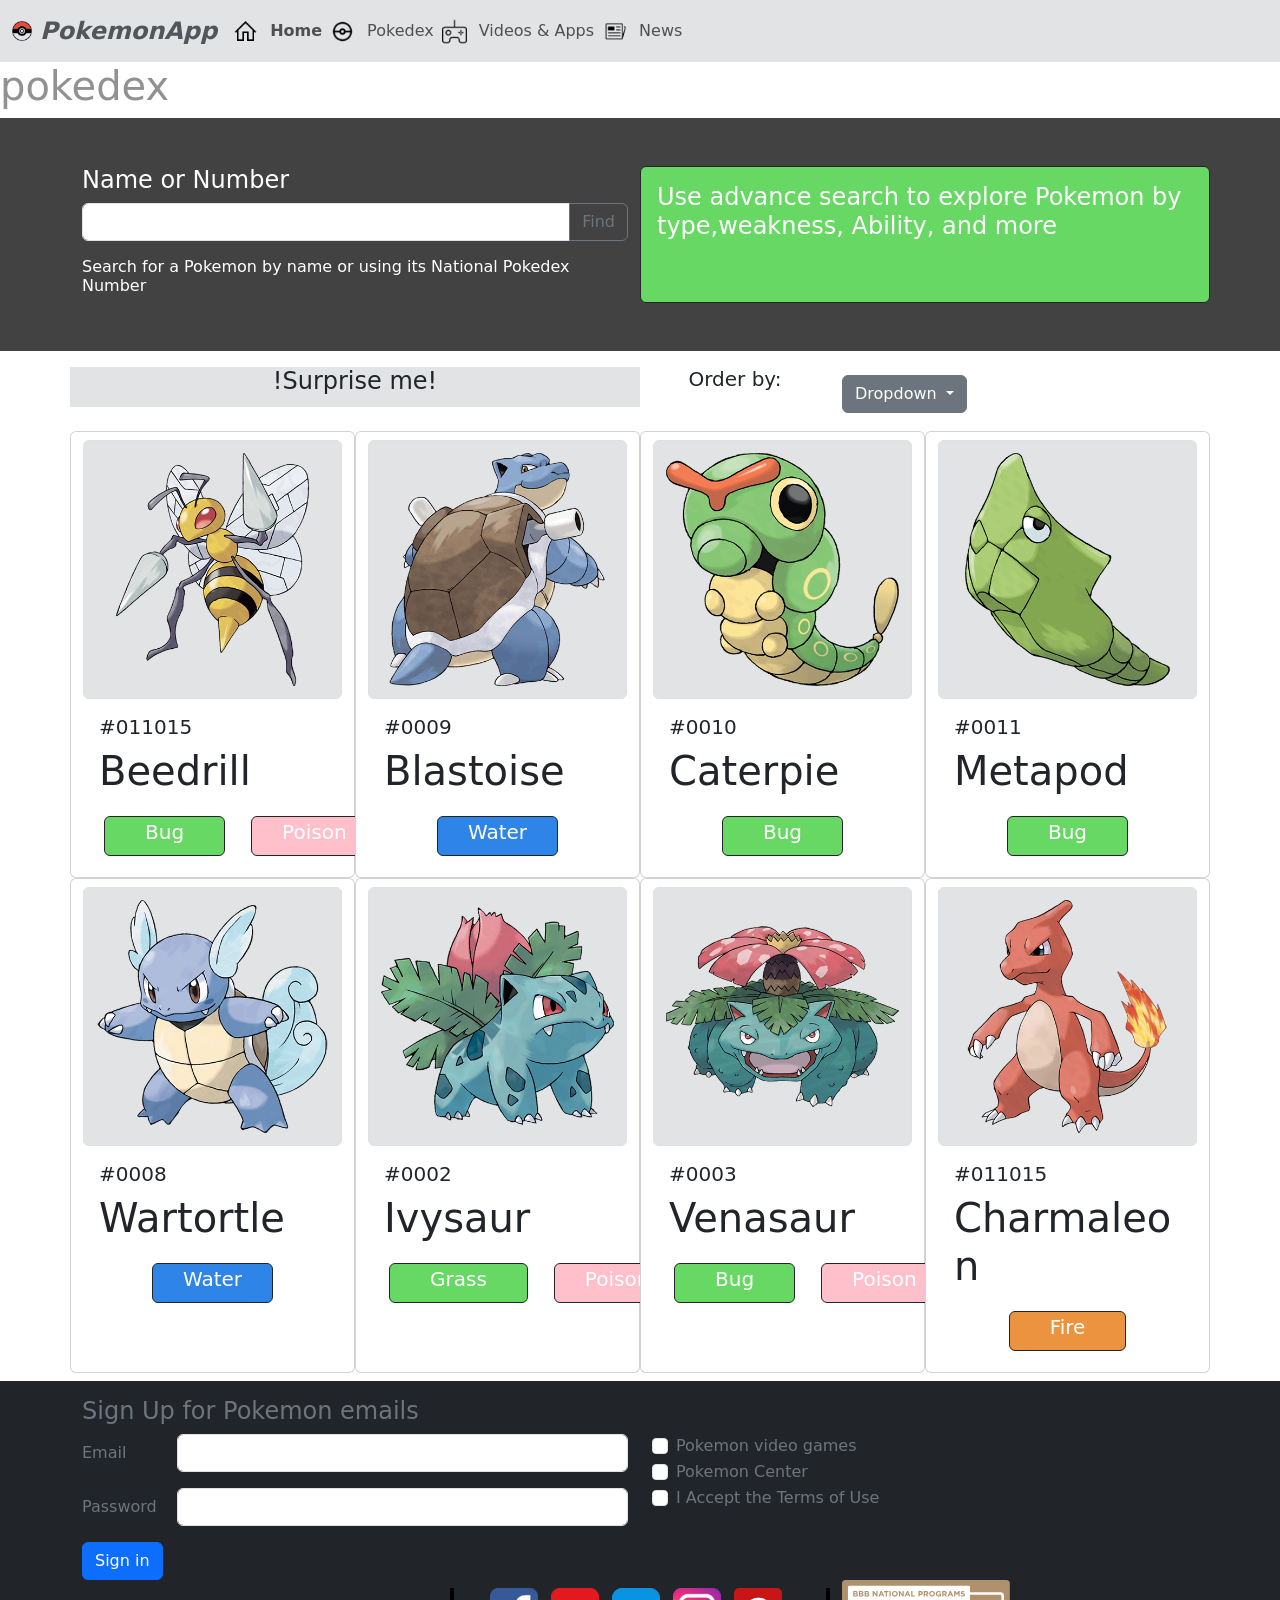
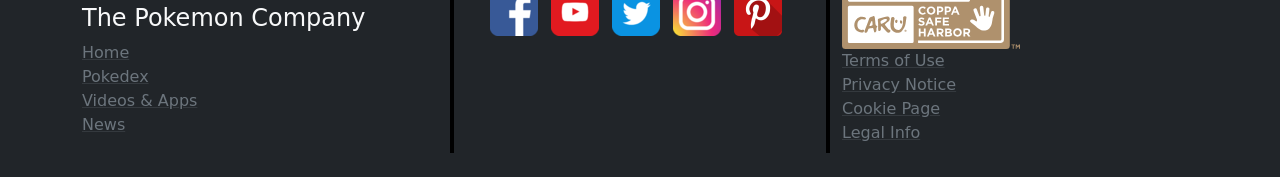
==== commit dde3ed8a: "intente dar espacio entre las cards pero no pude" ====
--- a/index.html
+++ b/index.html
@@ -116,8 +116,8 @@
         </div>
 
         
-      <div class="container text-center  ">
-        <div class="row m-2 gap-0 ">
+      <div class="container vw-100">
+        <div class="row   ">
              <div class="card  col-sm-12 col-md-6 col-lg-3  "  >
               <img src="./img/beedrill015.png" class="card-img-top bg-secondary-subtle mt-2 border border-1 rounded  " alt="Beedrill">
                <div class="card-body ">
